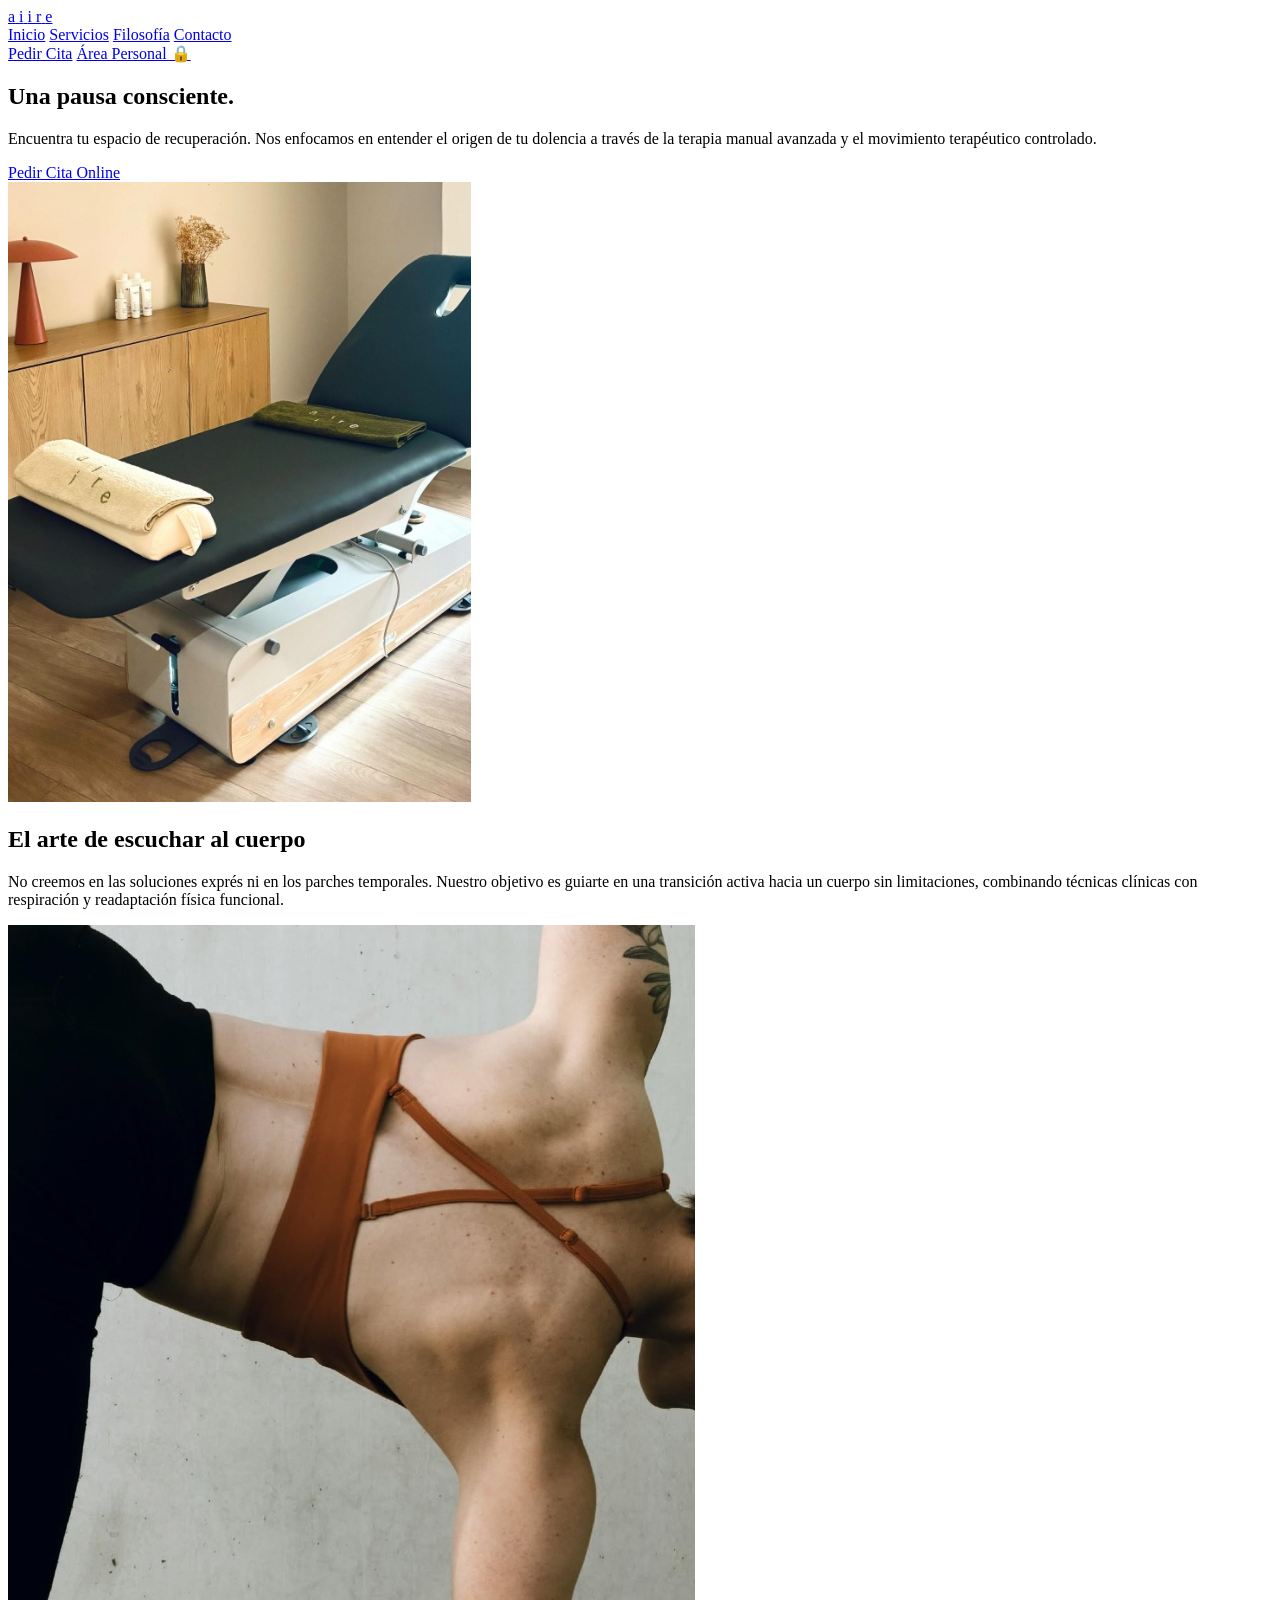
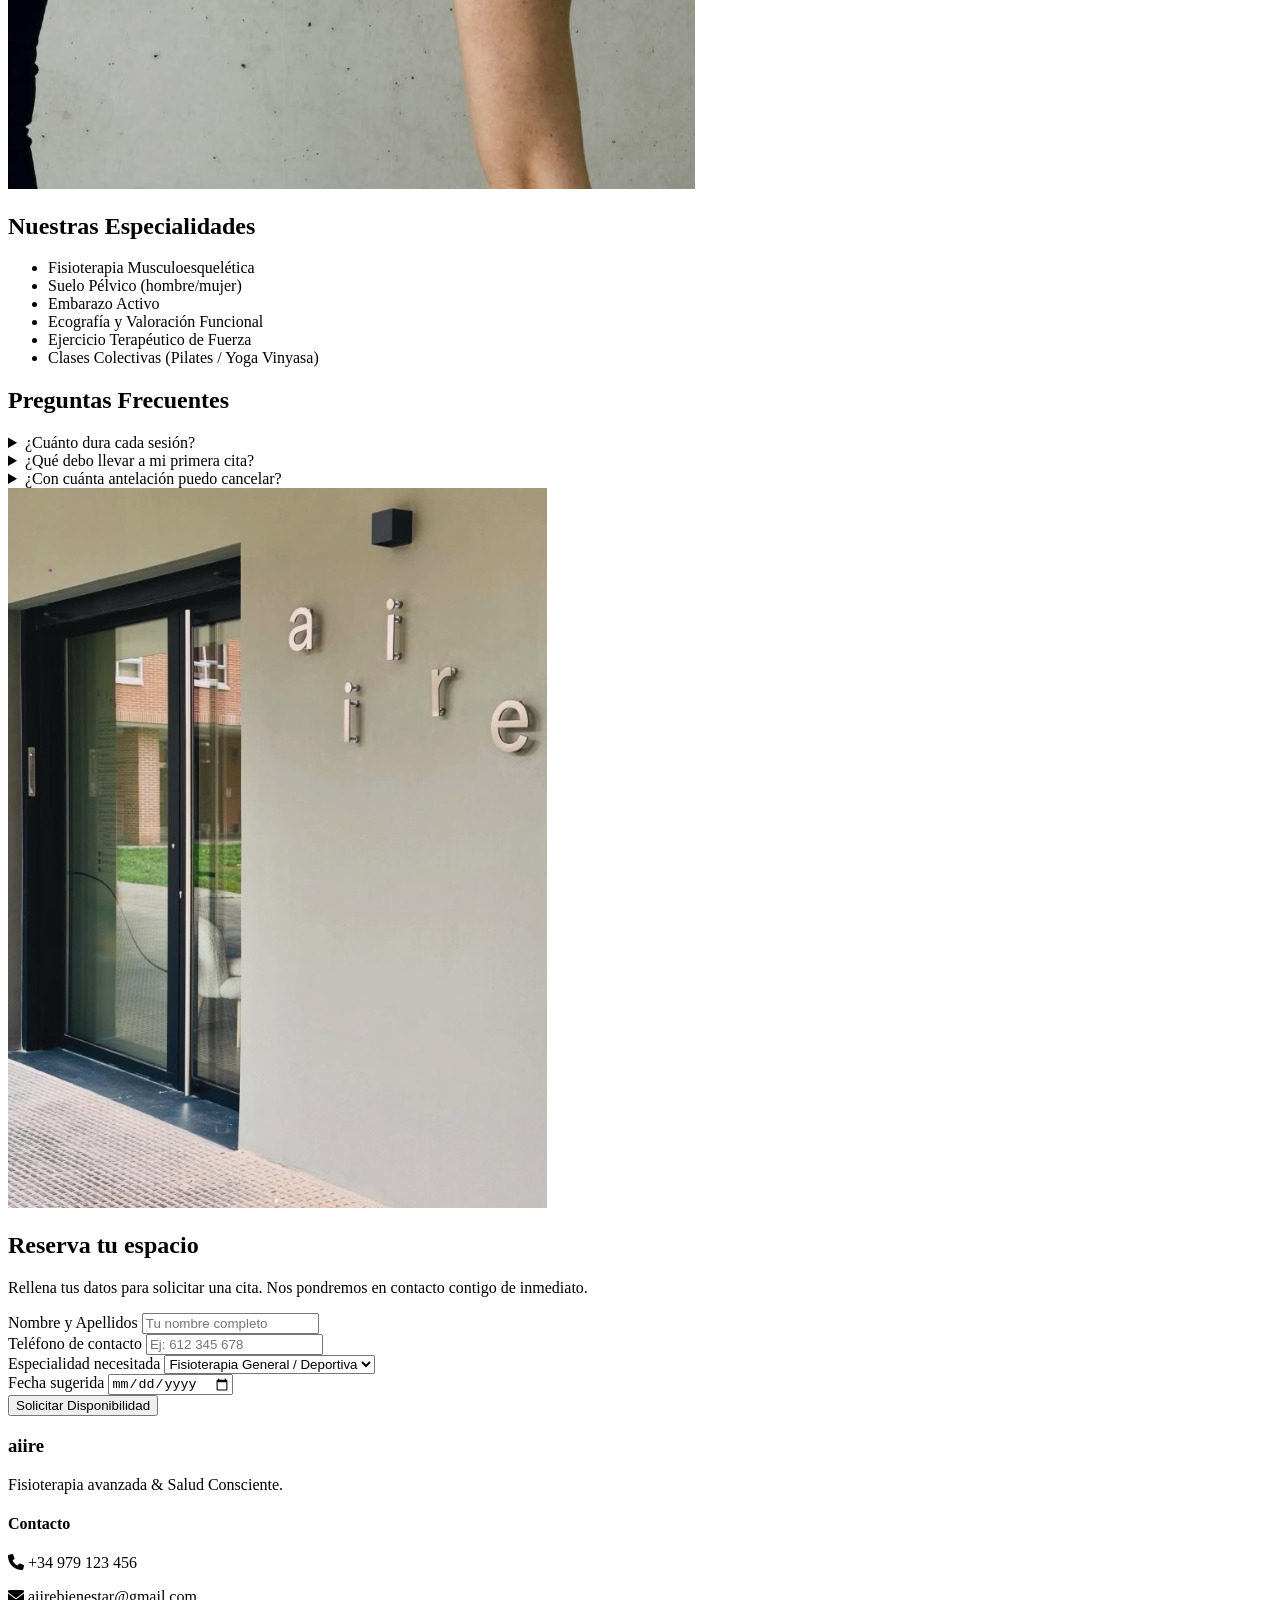
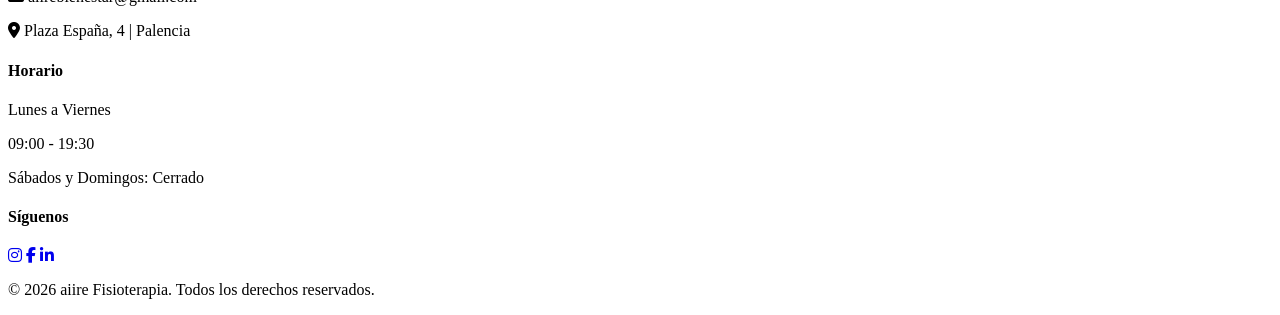
==== publico/index.html @ 7dcb29dc "Web de aiire con Supabase" ====
<!DOCTYPE html>
<html lang="es">
<head>
    <meta charset="UTF-8">
    <meta name="viewport" content="width=device-width, initial-scale=1.0">
    <title>aiire - Fisioterapia y Movimiento</title>
    <link rel="stylesheet" href="css/index_style.css">
    <script src="js/index_script.js" defer></script>
<link rel="stylesheet" href="https://cdnjs.cloudflare.com/ajax/libs/font-awesome/6.5.1/css/all.min.css">
</head>
<body>

    <!-- CABECERA -->
    <header>
        <a href="#" class="logo-aiire">
            <span class="letra-a">a</span>
            <span class="letra-i1">i</span>
            <span class="letra-i2">i</span>
            <span class="letra-r">r</span>
            <span class="letra-e">e</span>
        </a>

        <nav class="menu-principal">
            <a href="#">Inicio</a>
            <a href="#servicios">Servicios</a>
            <a href="#filosofia">Filosofía</a>
            <a href="#cita">Contacto</a>
        </nav>

        <div class="botones-header">
            <a href="#cita" class="btn-cita">Pedir Cita</a>
            <a href="html/login.html" class="btn-intranet">Área Personal 🔒</a>
        </div>
    </header>

    <!-- ZONA DE IMPACTO (HERO) -->
    <section class="hero">
        <div class="hero-contenedor">
            <div class="hero-texto">
                <h2>Una pausa consciente.</h2>
                <p>Encuentra tu espacio de recuperación. Nos enfocamos en entender el origen de tu dolencia a través de la terapia manual avanzada y el movimiento terapéutico controlado.</p>
                <a href="#cita" class="btn-hero-cita">Pedir Cita Online</a>
            </div>

            <div class="hero-imagen contenedor-recorte-ig">
                <img src="../imagenes/camilla.jpg" alt="Instalaciones de la clínica aiire" class="img-camilla">
            </div>
        </div>
    </section>

    <section id="filosofia" class="filosofia">
        <div class="filosofia-contenedor">
            <div class="filosofia-texto">
                <h2>El arte de escuchar al cuerpo</h2>
                <p>No creemos en las soluciones exprés ni en los parches temporales. Nuestro objetivo es guiarte en una transición activa hacia un cuerpo sin limitaciones, combinando técnicas clínicas con respiración y readaptación física funcional.</p>
            </div>
            <div class="filosofia-imagen">
                <img src="../imagenes/ejercicioEspalda.jpg" alt="Readaptación y ejercicio terapéutico de espalda">
            </div>
        </div>
    </section>

    <section id="servicios" class="servicios">
        <div class="servicios-contenedor">
            <h2>Nuestras Especialidades</h2>
            <ul class="lista-servicios">
                <li>Fisioterapia Musculoesquelética</li>
                <li>Suelo Pélvico (hombre/mujer)</li>
                <li>Embarazo Activo</li>
                <li>Ecografía y Valoración Funcional</li>
                <li>Ejercicio Terapéutico de Fuerza</li>
                <li>Clases Colectivas (Pilates / Yoga Vinyasa)</li>
            </ul>
        </div>
    </section>

    <section class="faq">
        <div class="faq-contenedor">
            <h2>Preguntas Frecuentes</h2>

            <details>
                <summary>¿Cuánto dura cada sesión?</summary>
                <p>Las sesiones individuales tienen una duración aproximada de 50 a 60 minutos, donde nos dedicamos en exclusiva a tu caso mediante terapia manual y ejercicios.</p>
            </details>

            <details>
                <summary>¿Qué debo llevar a mi primera cita?</summary>
                <p>Es recomendable traer ropa cómoda o deportiva para facilitar la valoración de movilidad, además de informes médicos o pruebas previas si dispones de ellas.</p>
            </details>

            <details>
                <summary>¿Con cuánta antelación puedo cancelar?</summary>
                <p>Puedes modificar o cancelar tu cita de manera gratuita con un mínimo de 24 horas de antelación para poder asignar la hora a otro paciente en espera.</p>
            </details>
        </div>
    </section>

    <section id="cita" class="formulario-seccion">
        <div class="formulario-doble-columna">

            <div class="contacto-imagen contenedor-recorte-ig">
                <img src="../imagenes/fachadaExterior.jpg" alt="Fachada exterior de aiire Palencia" class="img-fachada">
            </div>

            <div class="form-box">
                <h2>Reserva tu espacio</h2>
                <p>Rellena tus datos para solicitar una cita. Nos pondremos en contacto contigo de inmediato.</p>

                <form>
                    <div class="grupo-campo">
                        <label>Nombre y Apellidos</label>
                        <input type="text" placeholder="Tu nombre completo" required>
                    </div>

                    <div class="grupo-campo">
                        <label>Teléfono de contacto</label>
                        <input type="tel" placeholder="Ej: 612 345 678" required>
                    </div>

                    <div class="grupo-campo">
                        <label>Especialidad necesitada</label>
                        <select>
                            <option>Fisioterapia General / Deportiva</option>
                            <option>Suelo Pélvico</option>
                            <option>Clases Colectivas</option>
                        </select>
                    </div>

                    <div class="grupo-campo">
                        <label>Fecha sugerida</label>
                        <input type="date" required>
                    </div>

                    <button type="submit" class="btn-enviar" onclick="alert('Petición de cita simulada correctamente.'); return false;">Solicitar Disponibilidad</button>
                </form>
            </div>

        </div>
    </section>

    <!-- FOOTER -->
    <footer>
        <div class="footer-contenedor">
            <div class="footer-columna">
                <h3 class="logo-footer">aiire</h3>
                <p class="footer-eslogan">Fisioterapia avanzada & Salud Consciente.</p>
            </div>

            <div class="footer-columna">
                <h4>Contacto</h4>
                <p><i class="fa-solid fa-phone"></i> +34 979 123 456</p>
                <p><i class="fa-solid fa-envelope"></i> aiirebienestar@gmail.com</p>
                <p><i class="fa-solid fa-location-dot"></i> Plaza España, 4 | Palencia</p>
            </div>

            <div class="footer-columna">
                <h4>Horario</h4>
                <p>Lunes a Viernes</p>
                <p class="horario-resaltado">09:00 - 19:30</p>
                <p>Sábados y Domingos: Cerrado</p>
            </div>

            <div class="footer-columna">
                <h4>Síguenos</h4>
                <div class="redes-sociales">
                    <a href="#" aria-label="Instagram"><i class="fa-brands fa-instagram"></i></a>
                    <a href="#" aria-label="Facebook"><i class="fa-brands fa-facebook-f"></i></a>
                    <a href="#" aria-label="LinkedIn"><i class="fa-brands fa-linkedin-in"></i></a>
                </div>
            </div>

        </div>

        <div class="footer-derechos">
            <p>© 2026 aiire Fisioterapia. Todos los derechos reservados.</p>
        </div>
    </footer>

</body>
</html>
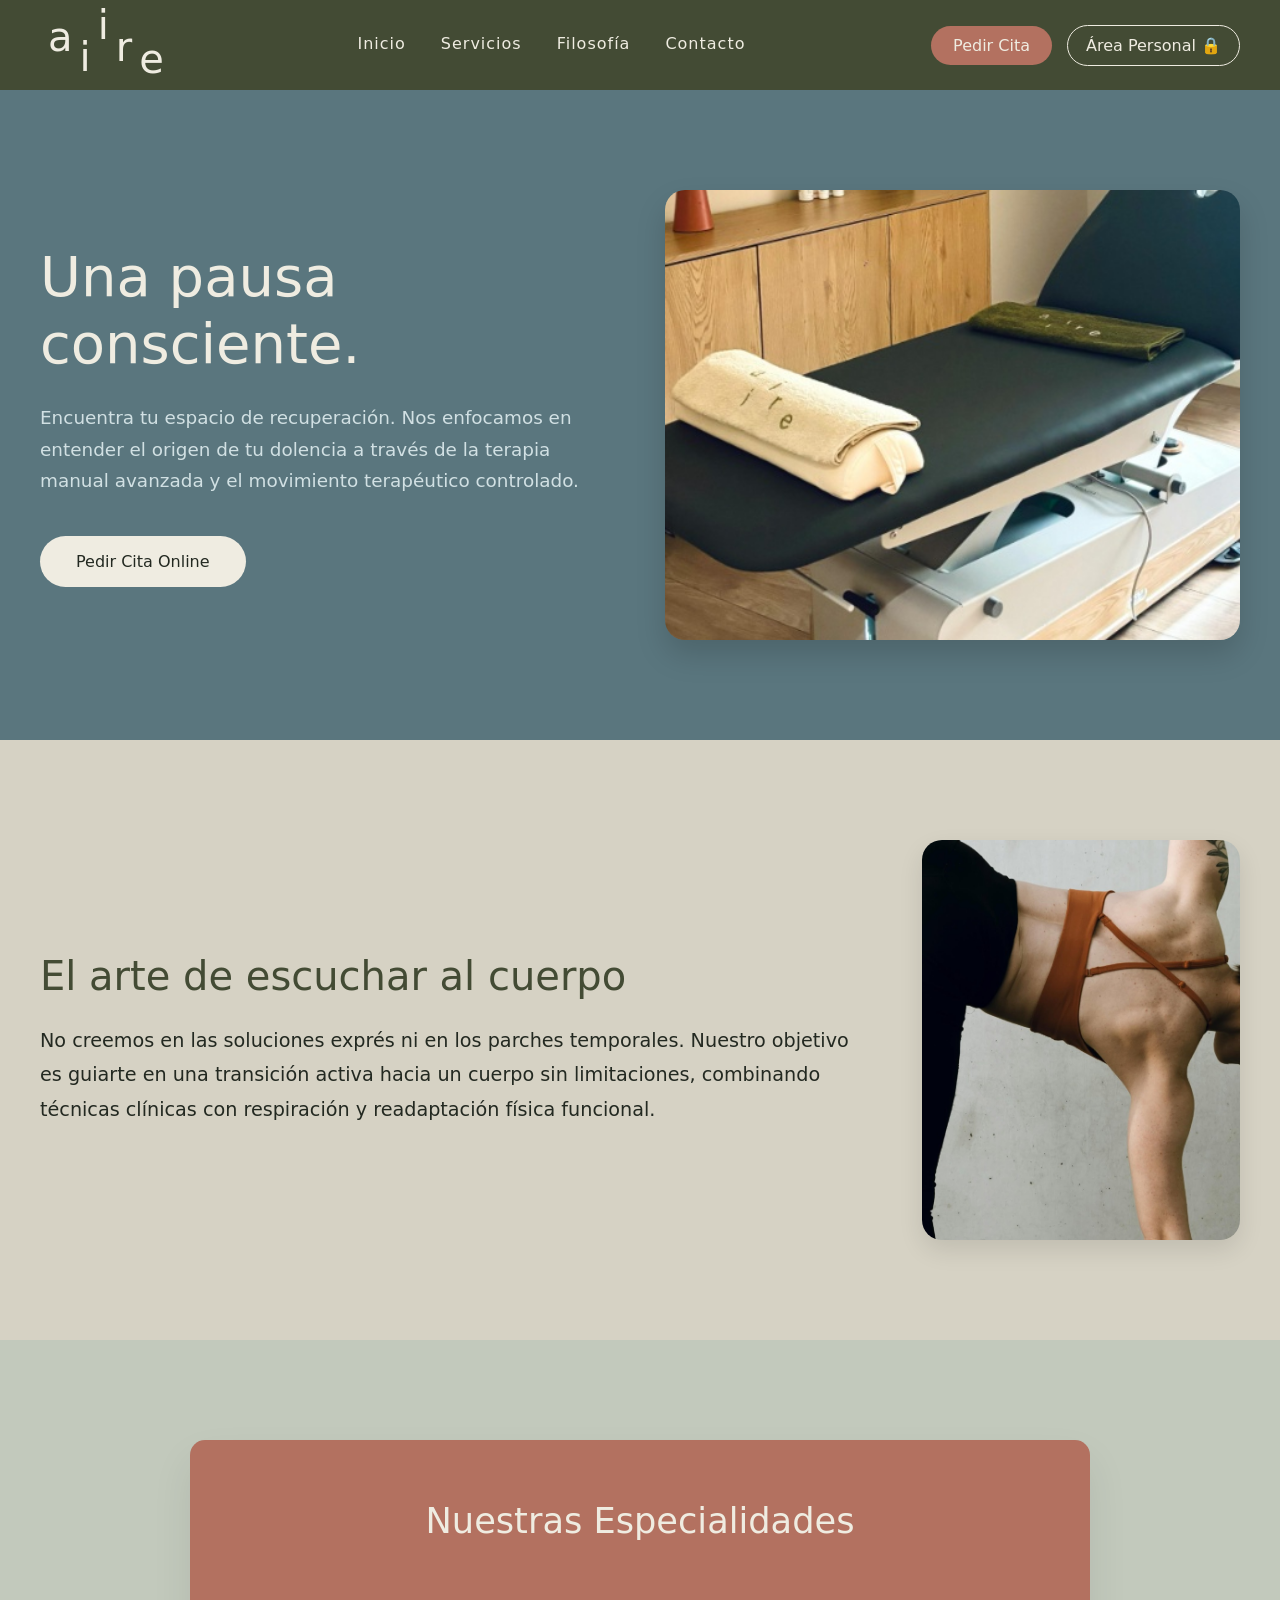
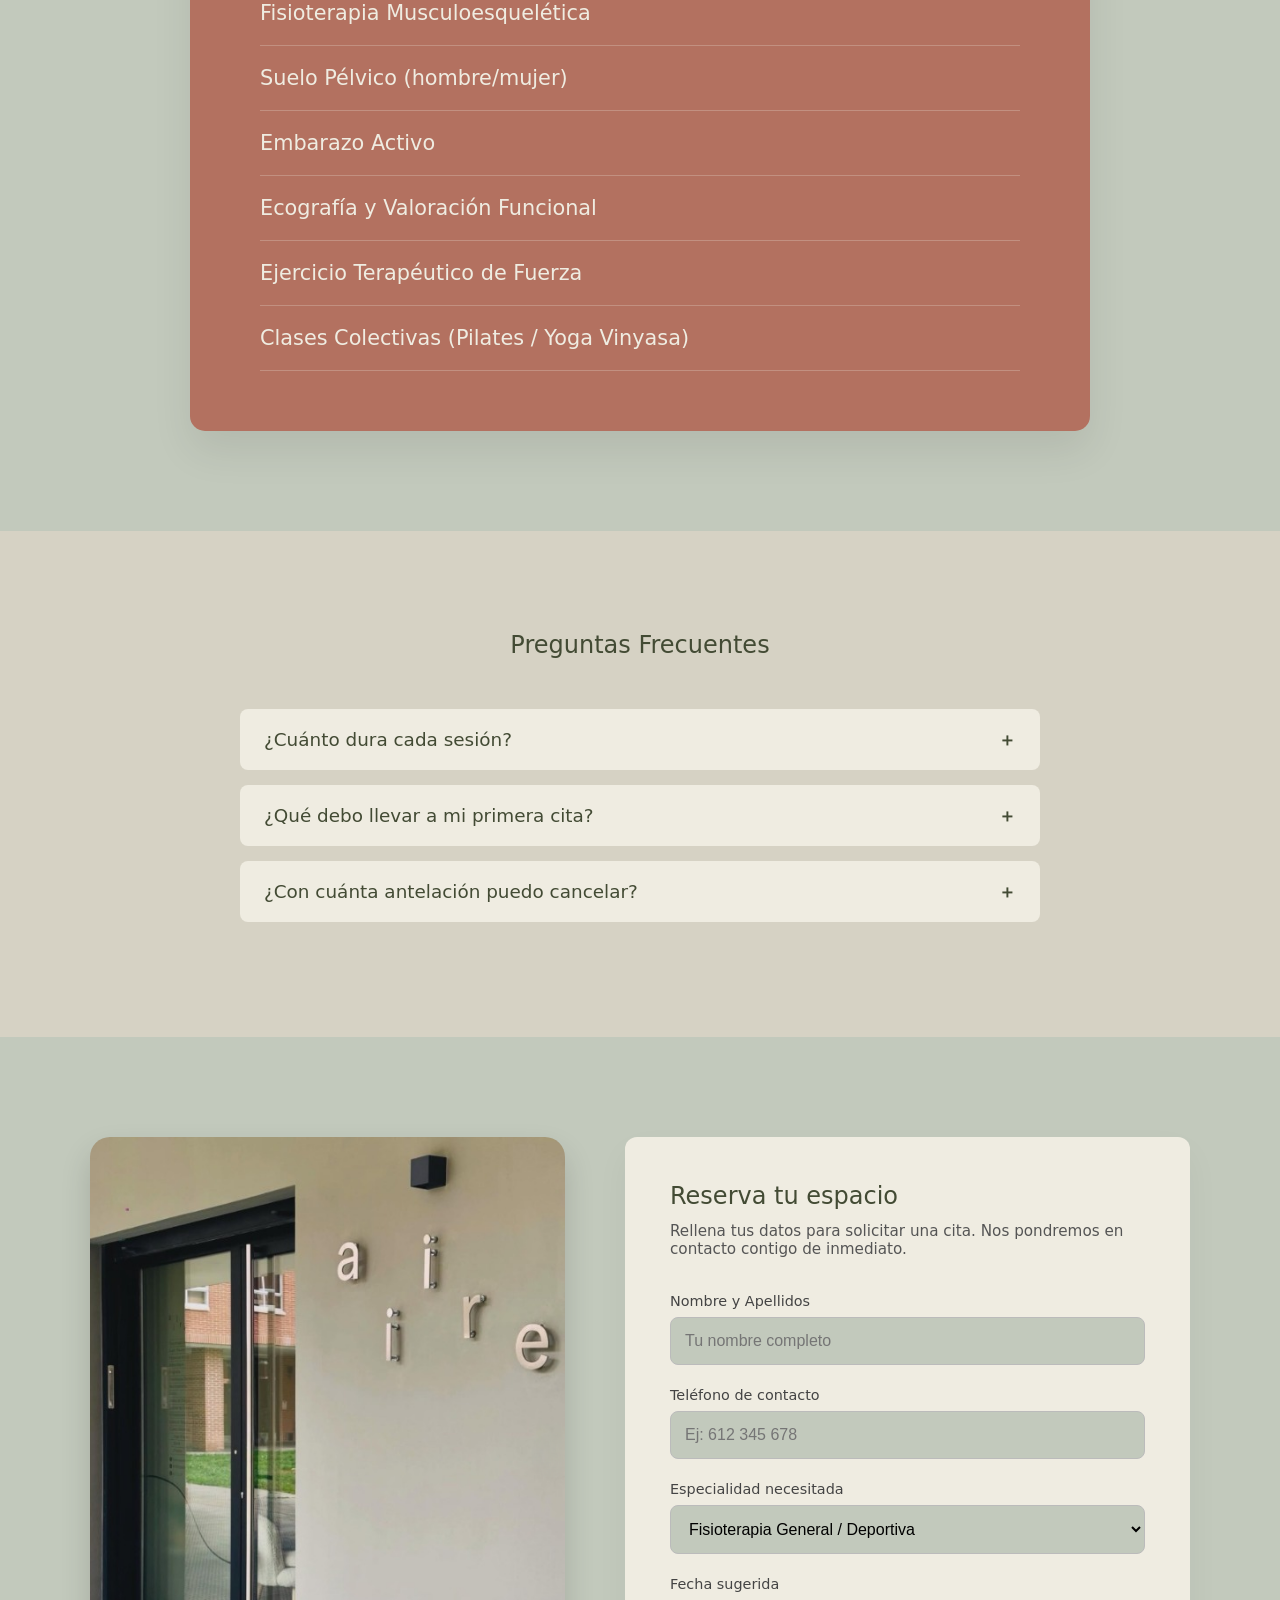
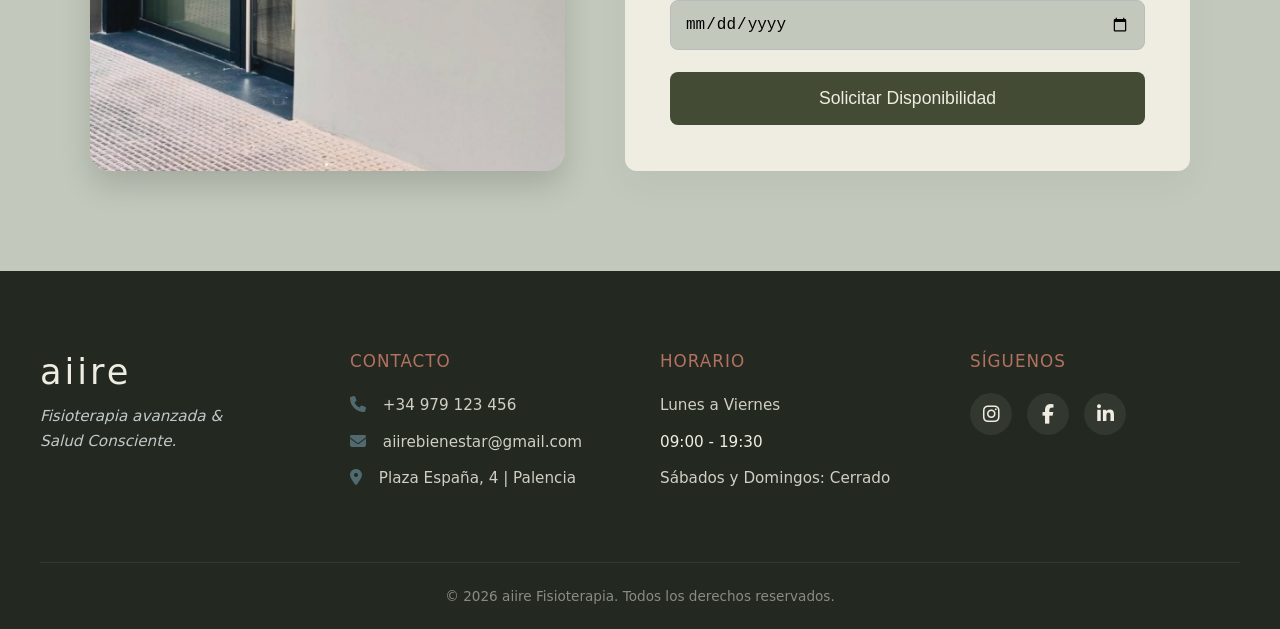
==== commit 5a3e251c: "Actualizacion" ====
--- a/publico/index.html
+++ b/publico/index.html
@@ -4,8 +4,8 @@
     <meta charset="UTF-8">
     <meta name="viewport" content="width=device-width, initial-scale=1.0">
     <title>aiire - Fisioterapia y Movimiento</title>
-    <link rel="stylesheet" href="css/index_style.css">
-    <script src="js/index_script.js" defer></script>
+    <link rel="stylesheet" href="index_style.css">
+    <script src="index_script.js" defer></script>
 <link rel="stylesheet" href="https://cdnjs.cloudflare.com/ajax/libs/font-awesome/6.5.1/css/all.min.css">
 </head>
 <body>
--- a/publico/index_style.css
+++ b/publico/index_style.css
@@ -0,0 +1,587 @@
+/* ==========================================================================
+   1. VARIABLES Y ESTILOS GENERALES
+   ========================================================================= */
+:root {
+    --azul-consciente: #5A767E;
+    --verde-aiire-ig: #434B34;
+    --terracota-suave: #B37160;
+    --crema-letras: #EFECE1;
+    --azul-fondo-claro: #DCE5E7;
+    --verde-fondo-claro: #C2C9BC;
+    --arena-fondo-claro: #D6D2C4;
+    --texto-oscuro-pro: #232921;
+    --acento-dorado-viejo: #C6A296;
+}
+
+* {
+    margin: 0;
+    padding: 0;
+    box-sizing: border-box;
+}
+
+html {
+    scroll-behavior: smooth;
+}
+
+body {
+    font-family: 'Segoe UI', system-ui, sans-serif;
+    background-color: var(--verde-fondo-claro);
+    color: var(--texto-oscuro-pro);
+    overflow-x: hidden; /* Evita scrolls horizontales raros por las animaciones */
+}
+
+/* ==========================================================================
+   2. CONTENEDORES DE IMÁGENES (Ajuste estructural definitivo)
+   ========================================================================= */
+.contenedor-recorte-ig {
+    overflow: hidden;
+    position: relative;
+    border-radius: 20px;
+    box-shadow: 0 15px 30px rgba(0,0,0,0.15);
+    display: flex; /* Fuerza a que la caja se adapte al tamaño real */
+}
+
+/* Camilla: Clavada al 100% con escala limpia */
+.img-camilla {
+    width: 100%;
+    height: 450px;
+    object-fit: cover;
+    scale: 1;
+    transform: none !important;
+}
+
+/* Fachada: Aseguramos que rellene toda la altura del bloque del formulario */
+.img-fachada {
+    width: 100%;
+    height: 100%;
+    min-height: 500px;
+    object-fit: cover;
+    scale: 1;
+    transform: none !important;
+}
+
+/* Contenedor de la foto de la espalda */
+.filosofia-imagen {
+    overflow: hidden;
+    border-radius: 20px;
+    box-shadow: 0 10px 25px rgba(0,0,0,0.1);
+    display: flex;
+}
+
+/* Espalda: Escalada normal para que no deje bordes vacíos abajo */
+.filosofia-imagen img {
+    width: 100%;
+    height: 100%;
+    max-height: 400px;
+    object-fit: cover;
+    scale: 1;
+    transform: none !important;
+}
+
+/* ==========================================================================
+   3. HEADER ANIMADO CON SCROLL
+   ========================================================================= */
+header {
+    background-color: var(--verde-aiire-ig);
+    display: flex;
+    justify-content: space-between;
+    align-items: center;
+    padding: 22px 40px; /* Un poco más ancho al inicio */
+    position: sticky;
+    top: 0;
+    z-index: 1000;
+    transition: padding 0.4s cubic-bezier(0.25, 1, 0.5, 1), background-color 0.4s ease;
+}
+
+/* Se activa dinámicamente con JS al bajar la página */
+.header-scroll {
+    padding: 10px 40px !important;
+    background-color: rgba(67, 75, 52, 0.95) !important;
+    backdrop-filter: blur(8px); /* Filtro de desenfoque de fondo */
+    box-shadow: 0 4px 20px rgba(0,0,0,0.15);
+}
+
+.logo-aiire {
+    display: inline-flex;
+    align-items: center;
+    font-weight: 300;
+    font-size: 2.5rem;
+    color: var(--crema-letras);
+    text-transform: lowercase;
+    text-decoration: none;
+}
+
+.logo-aiire span {
+    display: inline-block;
+    margin: 0 8px;
+}
+
+.logo-aiire .letra-a { transform: translateY(-8px); }
+.logo-aiire .letra-i1 { transform: translateY(12px); margin-left: -1px; }
+.logo-aiire .letra-i2 { transform: translateY(-20px); margin-left: -1px; }
+.logo-aiire .letra-r { transform: translateY(2px); margin-left: -1px; }
+.logo-aiire .letra-e { transform: translateY(14px); margin-left: -1px; }
+
+.menu-principal {
+    display: flex;
+    gap: 35px;
+}
+
+.menu-principal a {
+    text-decoration: none;
+    color: var(--crema-letras);
+    font-weight: 400;
+    font-size: 1rem;
+    letter-spacing: 1px;
+    position: relative;
+    padding-bottom: 4px;
+}
+
+/* Línea decorativa inferior animada en el menú */
+.menu-principal a::after {
+    content: '';
+    position: absolute;
+    width: 100%;
+    transform: scaleX(0);
+    height: 1px;
+    bottom: 0;
+    left: 0;
+    background-color: var(--terracota-suave);
+    transform-origin: bottom right;
+    transition: transform 0.3s ease-out;
+}
+
+.menu-principal a:hover::after {
+    transform: scaleX(1);
+    transform-origin: bottom left;
+}
+
+.botones-header {
+    display: flex;
+    gap: 15px;
+    align-items: center;
+}
+
+.botones-header .btn-cita {
+    display: inline-block;
+    text-decoration: none;
+    color: var(--crema-letras);
+    font-weight: 500;
+    background-color: var(--terracota-suave);
+    padding: 10px 22px;
+    border-radius: 50px;
+    display: inline-block;
+}
+
+.botones-header .btn-intranet {
+    text-decoration: none;
+    color: var(--crema-letras);
+    font-weight: 400;
+    border: 1px solid var(--crema-letras);
+    padding: 10px 18px;
+    border-radius: 50px;
+    transition: background-color 0.3s, border-color 0.3s;
+}
+
+.botones-header .btn-intranet:hover {
+    background-color: rgba(239, 236, 225, 0.1);
+    border-color: var(--terracota-suave);
+}
+
+/* ==========================================================================
+   4. HERO SECTION
+   ========================================================================= */
+.hero {
+    background-color: var(--azul-consciente);
+    color: var(--crema-letras);
+    padding: 100px 40px;
+}
+
+.hero-contenedor {
+    max-width: 1200px;
+    margin: 0 auto;
+    display: flex;
+    align-items: center;
+    justify-content: space-between;
+    gap: 50px;
+}
+
+.hero-texto {
+    flex: 1;
+}
+
+.hero-texto h2 {
+    font-size: 3.5rem;
+    font-weight: 300;
+    line-height: 1.2;
+    margin-bottom: 25px;
+}
+
+.hero-texto p {
+    font-size: 1.15rem;
+    line-height: 1.7;
+    margin-bottom: 40px;
+    color: #d1e0e3;
+    font-weight: 300;
+}
+
+.btn-hero-cita {
+    display: inline-block;
+    text-decoration: none;
+    color: var(--texto-oscuro-pro);
+    background-color: var(--crema-letras);
+    padding: 16px 36px;
+    border-radius: 50px;
+    font-weight: 500;
+}
+
+.hero-imagen {
+    flex: 1;
+}
+
+/* ==========================================================================
+   5. FILOSOFÍA
+   ========================================================================= */
+.filosofia {
+    background-color: var(--arena-fondo-claro);
+    padding: 100px 40px;
+}
+
+.filosofia-contenedor {
+    max-width: 1200px;
+    margin: 0 auto;
+    display: flex;
+    align-items: center;
+    gap: 70px;
+}
+
+.filosofia-texto {
+    flex: 1;
+}
+
+.filosofia h2 {
+    font-size: 2.5rem;
+    color: var(--verde-aiire-ig);
+    font-weight: 400;
+    margin-bottom: 25px;
+}
+
+.filosofia p {
+    font-size: 1.2rem;
+    line-height: 1.8;
+    color: var(--texto-oscuro-pro);
+    font-weight: 300;
+}
+
+/* ==========================================================================
+   6. SERVICIOS (Estilo Lista Minimalista de image_6684e5.jpg)
+   ========================================================================= */
+.servicios {
+    background-color: var(--verde-fondo-claro);
+    padding: 100px 40px;
+}
+
+.servicios-contenedor {
+    max-width: 900px;
+    margin: 0 auto;
+    background-color: var(--terracota-suave);
+    padding: 60px 70px;
+    border-radius: 15px;
+    box-shadow: 0 20px 40px rgba(0,0,0,0.08);
+}
+
+.servicios h2 {
+    text-align: center;
+    color: var(--crema-letras);
+    font-size: 2.2rem;
+    font-weight: 300;
+    margin-bottom: 40px;
+}
+
+.lista-servicios {
+    list-style: none;
+}
+
+.lista-servicios li {
+    font-size: 1.3rem;
+    color: var(--crema-letras);
+    padding: 20px 0;
+    border-bottom: 1px solid rgba(239, 236, 225, 0.25);
+    transition: padding-left 0.3s cubic-bezier(0.25, 1, 0.5, 1), color 0.3s;
+}
+
+.lista-servicios li:hover {
+    padding-left: 20px;
+    color: var(--verde-aiire-ig);
+}
+
+/* ==========================================================================
+   7. PREGUNTAS FRECUENTES (Efecto Acordeón Fluido con JS)
+   ========================================================================= */
+.faq {
+    background-color: var(--arena-fondo-claro);
+    padding: 100px 40px;
+}
+
+.faq-contenedor {
+    max-width: 800px;
+    margin: 0 auto;
+}
+
+.faq h2 {
+    text-align: center;
+    color: var(--verde-aiire-ig);
+    margin-bottom: 50px;
+    font-weight: 400;
+}
+
+details {
+    background-color: var(--crema-letras);
+    margin-bottom: 15px;
+    border-radius: 8px;
+    padding: 18px 24px;
+    overflow: hidden;
+    transition: box-shadow 0.3s ease;
+}
+
+details:hover {
+    box-shadow: 0 5px 15px rgba(0,0,0,0.03);
+}
+
+summary {
+    font-size: 1.15rem;
+    font-weight: 500;
+    color: var(--verde-aiire-ig);
+    cursor: pointer;
+    display: flex;
+    justify-content: space-between;
+    align-items: center;
+    user-select: none;
+}
+
+summary::after {
+    content: '＋';
+    font-weight: bold;
+    transition: transform 0.3s cubic-bezier(0.4, 0, 0.2, 1), color 0.3s;
+}
+
+/* Rotación del símbolo gestionada limpiamente */
+details[open] summary::after {
+    transform: rotate(45deg);
+    color: var(--terracota-suave);
+}
+
+details p {
+    margin-top: 0px;
+    height: 0;
+    opacity: 0;
+    overflow: hidden;
+    line-height: 1.65;
+    color: #444;
+    font-weight: 300;
+    transition: height 0.3s ease, opacity 0.3s ease, margin-top 0.3s ease;
+}
+
+/* ==========================================================================
+   8. RESERVA DE CITAS
+   ========================================================================= */
+.formulario-seccion {
+    padding: 100px 40px;
+    background-color: var(--verde-fondo-claro);
+}
+
+.formulario-doble-columna {
+    max-width: 1100px;
+    margin: 0 auto;
+    display: flex;
+    gap: 60px;
+    align-items: stretch;
+}
+
+.contacto-imagen {
+    flex: 1;
+}
+
+.form-box {
+    flex: 1;
+    background-color: var(--crema-letras);
+    padding: 45px;
+    border-radius: 12px;
+    box-shadow: 0 15px 35px rgba(0,0,0,0.04);
+}
+
+.form-box h2 { color: var(--verde-aiire-ig); margin-bottom: 12px; font-weight: 400; }
+.form-box p { color: #555; margin-bottom: 35px; font-size: 0.95rem; font-weight: 300; }
+.grupo-campo { margin-bottom: 22px; }
+.grupo-campo label { display: block; margin-bottom: 8px; font-weight: 500; font-size: 0.9rem; color: #444; }
+
+.grupo-campo input, .grupo-campo select {
+    width: 100%;
+    padding: 14px;
+    border: 1px solid #bbb;
+    border-radius: 8px;
+    background-color: var(--verde-fondo-claro);
+    font-size: 1rem;
+    outline: none;
+    transition: border-color 0.3s;
+}
+
+.grupo-campo input:focus, .grupo-campo select:focus {
+    border-color: var(--azul-consciente);
+}
+
+.btn-enviar {
+    width: 100%;
+    background-color: var(--verde-aiire-ig);
+    color: var(--crema-letras);
+    border: none;
+    padding: 16px;
+    font-size: 1.1rem;
+    font-weight: 500;
+    border-radius: 8px;
+    cursor: pointer;
+    transition: background-color 0.3s, transform 0.2s;
+}
+
+.btn-enviar:hover {
+    background-color: var(--texto-oscuro-pro);
+}
+
+/* ==========================================================================
+   9. FOOTER (Maquetación en Columnas con Redes)
+   ========================================================================= */
+footer {
+    background-color: var(--texto-oscuro-pro);
+    color: var(--crema-letras);
+    padding: 80px 40px 25px 40px;
+}
+
+.footer-contenedor {
+    max-width: 1200px;
+    margin: 0 auto;
+    display: flex;
+    justify-content: space-between;
+    gap: 40px;
+    flex-wrap: wrap;
+}
+
+.footer-columna {
+    flex: 1;
+    min-width: 220px;
+}
+
+.footer-columna h4 {
+    color: var(--terracota-suave);
+    font-size: 1.05rem;
+    font-weight: 500;
+    margin-bottom: 22px;
+    text-transform: uppercase;
+    letter-spacing: 1px;
+}
+
+.footer-columna p {
+    font-size: 0.95rem;
+    line-height: 1.6;
+    margin-bottom: 12px;
+    opacity: 0.85;
+    font-weight: 300;
+}
+
+.footer-columna p i {
+    color: var(--azul-consciente);
+    margin-right: 12px;
+    font-size: 1rem;
+}
+
+.logo-footer {
+    font-size: 2.2rem;
+    font-weight: 300;
+    letter-spacing: 3px;
+    margin-bottom: 12px;
+}
+
+.footer-eslogan {
+    font-style: italic;
+    color: var(--azul-fondo-claro);
+    max-width: 200px;
+}
+
+.horario-resaltado {
+    font-weight: 500 !important;
+    color: var(--crema-letras);
+    opacity: 1 !important;
+}
+
+.redes-sociales {
+    display: flex;
+    gap: 15px;
+    margin-top: 5px;
+}
+
+.redes-sociales a {
+    display: flex;
+    align-items: center;
+    justify-content: center;
+    width: 42px;
+    height: 42px;
+    border-radius: 50%;
+    background-color: rgba(239, 236, 225, 0.07);
+    color: var(--crema-letras);
+    font-size: 1.2rem;
+    text-decoration: none;
+    transition: background-color 0.3s, transform 0.3s, color 0.3s;
+}
+
+.redes-sociales a:hover {
+    background-color: var(--terracota-suave);
+    color: var(--texto-oscuro-pro);
+    transform: translateY(-4px);
+}
+
+.footer-derechos {
+    max-width: 1200px;
+    margin: 60px auto 0 auto;
+    padding-top: 25px;
+    border-top: 1px solid rgba(239, 236, 225, 0.08);
+    text-align: center;
+}
+
+.footer-derechos p {
+    font-size: 0.85rem;
+    opacity: 0.5;
+    font-weight: 300;
+}
+
+/* ==========================================================================
+   10. SECCIÓN RESPONSIVE BLINDADA
+   ========================================================================= */
+@media (max-width: 768px) {
+    header { flex-direction: column; gap: 20px; padding: 20px; }
+    .menu-principal { flex-wrap: wrap; justify-content: center; gap: 20px; }
+
+    .hero-contenedor, .filosofia-contenedor, .formulario-doble-columna {
+        flex-direction: column;
+        gap: 35px;
+    }
+
+    .hero-contenedor {
+        flex-direction: column-reverse;
+    }
+
+    .hero-texto, .filosofia-texto { text-align: center; }
+    .hero-texto h2 { font-size: 2.3rem; }
+
+    .img-camilla, .filosofia-imagen img, .img-fachada {
+        height: 320px !important;
+        min-height: 320px !important;
+        transform: none !important; /* Desactiva el parallax en móviles para ahorrar procesador */
+        scale: 1 !important;
+    }
+
+    .servicios-contenedor { padding: 40px 25px; }
+    .lista-servicios li { font-size: 1.15rem; }
+
+    .footer-contenedor { flex-direction: column; text-align: center; gap: 35px; }
+    .footer-eslogan { margin: 0 auto; }
+    .redes-sociales { justify-content: center; }
+}
